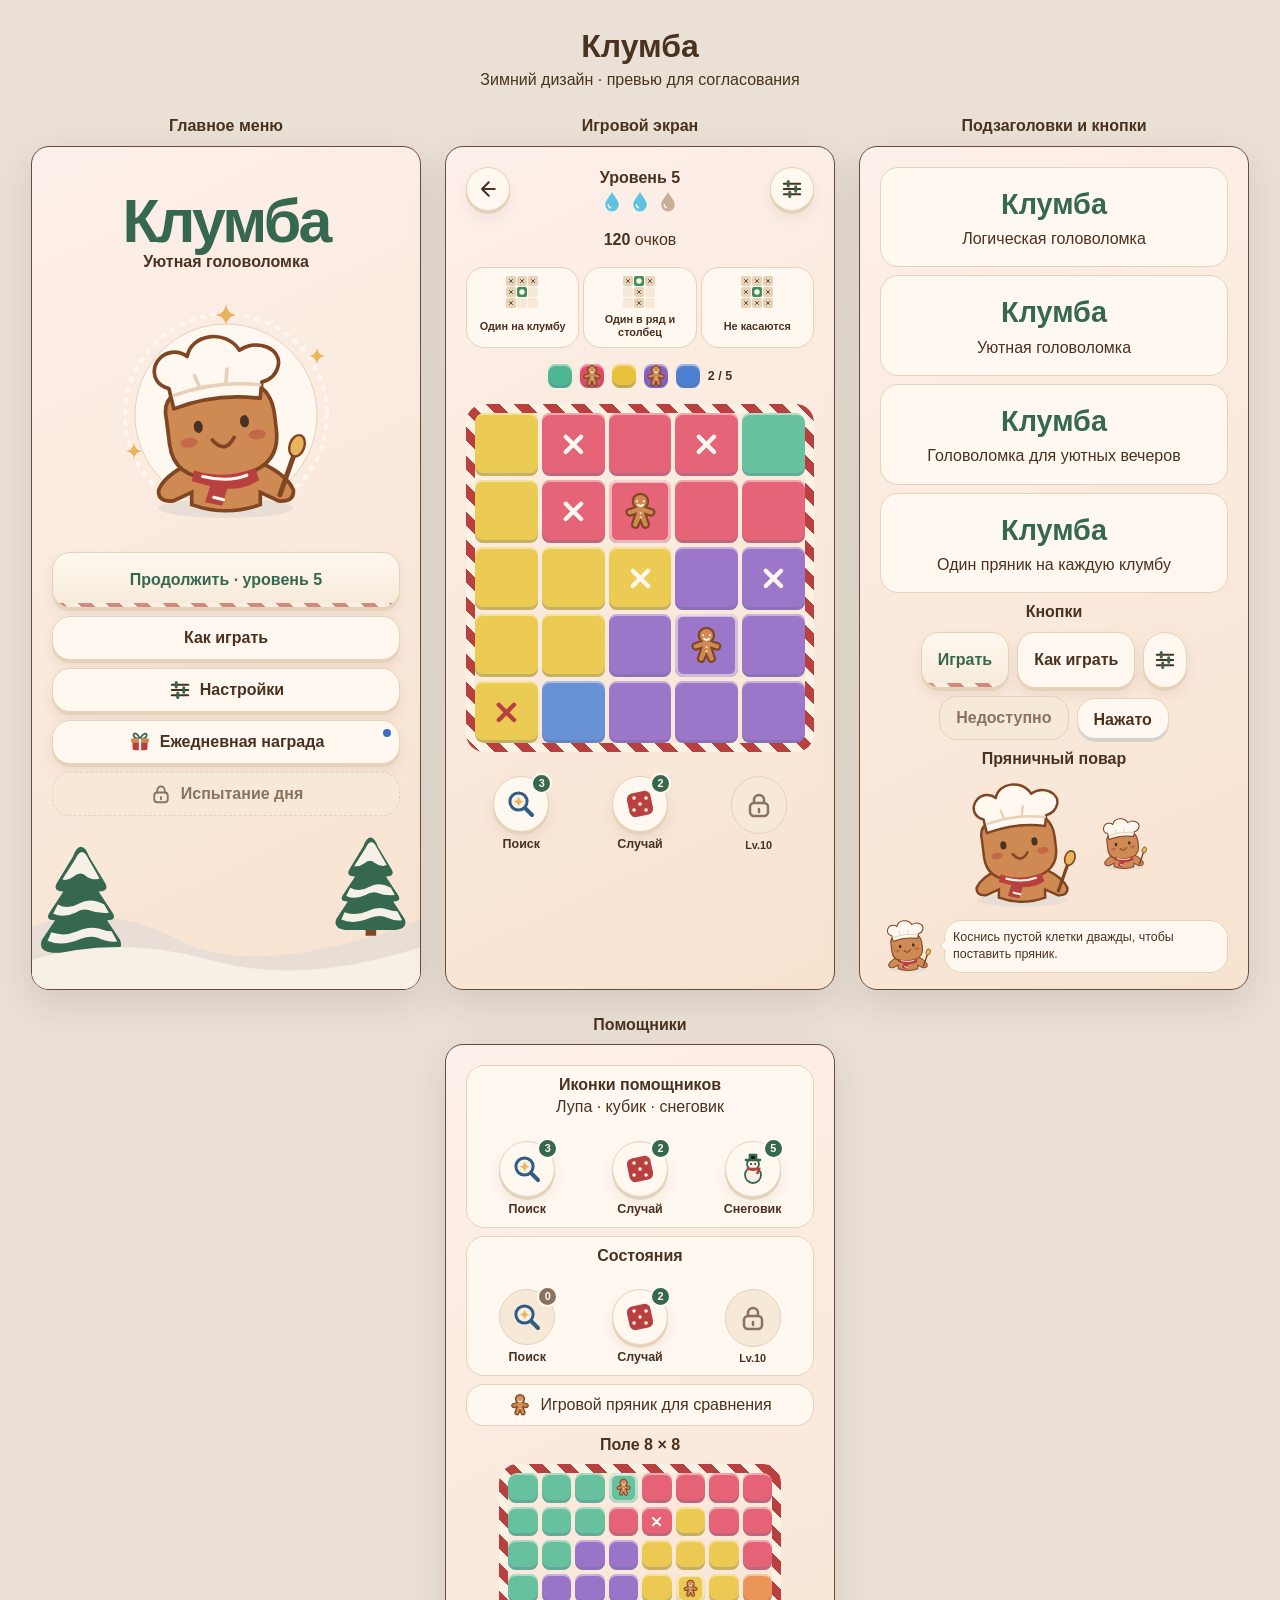
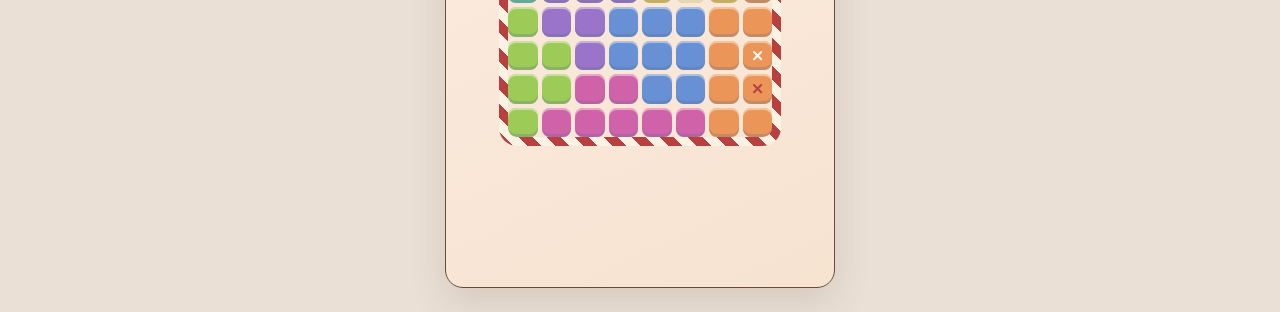
==== dev/design-preview.html @ 727f741a "Add design agent rules and design previews" ====
<!doctype html>
<html lang="ru">
<meta charset="utf-8">
<meta name="viewport" content="width=device-width, initial-scale=1">
<title>Клумба — зимнее превью</title>
<style>
/* Winter values copied from js/themes.js. Preview extensions follow below. */
:root {
  --bg-top:#fdf0ea; --bg-bottom:#f7e3d0; --ink:#4a3220; --ink-soft:#8a7260;
  --panel:#fff8f0; --panel-soft:#f6e9d8; --panel-border:#e6d2b8; --accent:#3e8f57;
  --region-0:#4fb892; --region-1:#e24b64; --region-2:#e8c23a; --region-3:#8a5fc2; --region-4:#4f7fd1; --region-5:#e8863f; --region-6:#8cc43f; --region-7:#c94a9e;
  --board-frame-bg:repeating-linear-gradient(45deg,#b8413f 0px 10px,#fbf2e4 10px 20px);
  --tile-highlight:inset 0 2px 0 rgba(255,250,240,.45);
  --tile-edge:inset 0 -3px 0 rgba(90,110,140,.28);
  --tile-sheen:inset 0 0 0 100px rgba(255,250,240,.14);
  --tile-lock-ring:inset 0 0 0 3px rgba(255,250,240,.55);
  --notification-dot-color:#3f6fc0; --drop-empty:#9c7f5e; --drop-color:#5fc2e0; --mark-wrong:#e0574f;
  --snow:#f7f0e7; --snow-shadow:#e9ded5; --cookie:#ce8a52; --crust:#804623;
  --berry:#b8413f; --pine:#35684f; --mint:#639781; --blue:#325c83; --gold:#e8b55d;
  --desk:#eae0d6; --rim:#674b3b; --shadow:0 3px 0 #e6d2b8,0 7px 14px #674b3b16;
  --frame-shadow:0 14px 36px #674b3b26; --frame-width:390px; --frame-height:844px;
  --rim-size:1px; --gap:8px; --space:16px; --pad:20px; --radius:18px; --round:999px;
  --touch:44px; --helper:56px; --icon:24px; --badge:21px; --tile-gap:4px; --board-pad:9px; --dense-width:282px;
  --title:clamp(2.6rem,12vw,3.8rem); --small:.78rem; --body:1rem; --label:.68rem;
  --large-chef:132px; --small-chef:56px; --hero-art:246px; --helper-icon:32px; --diagram:33px; --sample-title:1.8rem; --landscape-art:164px;
  --nav-gap:24px; --tray:113px; --tree-offset:0; --press:2px;
  --face-ui:'Comfortaa','Century Gothic','Segoe UI',sans-serif;
}
* {box-sizing:border-box}
body {margin:0;background:var(--desk);color:var(--ink);font:var(--body)/1.4 var(--face-ui)}
h1,h2,h3,p {margin:0}
header {text-align:center;padding:var(--nav-gap) var(--gap)}
.gallery > header {flex-basis:100%}
header p, figcaption {color:var(--ink)}
.gallery {display:flex;flex-wrap:wrap;justify-content:center;gap:var(--nav-gap);padding:0 var(--gap) var(--nav-gap)}
figure {margin:0;width:min(100%,var(--frame-width))}
figcaption {margin-block-end:var(--gap);font-weight:800;text-align:center}
.phone {width:100%;height:var(--frame-height);border:var(--rim-size) solid var(--rim);border-radius:var(--radius);overflow:auto;position:relative;isolation:isolate;background:linear-gradient(155deg,var(--bg-top),var(--bg-bottom));box-shadow:var(--frame-shadow)}
.menu,.game,.samples {padding:var(--pad);display:flex;flex-direction:column;gap:var(--space);text-align:center}
.menu {align-items:center;overflow:hidden}
.menu > :not(.landscape) {z-index:1}
.menu h2 {font-size:var(--title);letter-spacing:-.045em;line-height:1;color:var(--pine)}
.menu .subtitle {font-weight:700}
button {font-family:inherit}
.menu .heading {margin-block-start:var(--nav-gap)}
.artwork {display:block;width:min(100%,var(--hero-art));height:var(--hero-art)}
.landscape {position:absolute;inset:auto var(--tree-offset) 0;width:100%;height:var(--landscape-art);pointer-events:none}
.actions {width:100%;display:grid;gap:var(--gap)}
button {font:inherit;color:inherit;border:0;cursor:pointer}
button:disabled {cursor:default}
button:focus-visible {outline:var(--press) solid var(--blue);outline-offset:var(--press)}
.control {position:relative;display:inline-flex;align-items:center;justify-content:center;gap:var(--gap);min-height:var(--touch);border:var(--rim-size) solid var(--panel-border);border-radius:var(--radius);background:var(--panel);box-shadow:var(--shadow);padding-inline:var(--space);font-weight:800}
.primary {background:linear-gradient(var(--panel),var(--panel-soft));min-height:var(--helper);overflow:hidden;color:var(--pine)}
.primary::before {content:"";position:absolute;inset:auto 0 0;height:var(--tile-gap);background:var(--board-frame-bg);opacity:.58}
.pressed,.control:active:not(:disabled) {transform:translateY(var(--press));box-shadow:var(--tile-edge)}
.muted,.locked {background:var(--panel-soft);color:var(--ink-soft);box-shadow:none}
.locked {border-style:dashed}
.round {width:var(--touch);padding:0;border-radius:var(--round)}
.ico {display:block;width:var(--icon);height:var(--icon);flex:none}
.dot {position:absolute;inset:var(--gap) var(--gap) auto auto;width:var(--gap);aspect-ratio:1;border-radius:var(--round);background:var(--notification-dot-color)}
.card {background:var(--panel);border:var(--rim-size) solid var(--panel-border);border-radius:var(--radius);padding:var(--gap)}
.samples {gap:var(--gap)}
.samples h3 {font-size:var(--body)}
.control-grid {display:flex;flex-wrap:wrap;justify-content:center;gap:var(--gap)}
.chef-pair,.tutorial {display:flex;align-items:center;justify-content:center;gap:var(--gap)}
.chef-large {width:var(--large-chef);height:var(--large-chef);display:block}
.chef-small {width:var(--small-chef);height:var(--small-chef);flex:none}
.chef-pair figcaption {font-size:var(--small)}
.chef-pair > div {display:grid;justify-items:center}
.bubble {text-align:left;position:relative;font-size:var(--small)}
.bubble::before {content:"";position:absolute;inset:40% auto auto calc(-1 * var(--tile-gap));width:var(--gap);aspect-ratio:1;background:var(--panel);transform:rotate(45deg);border-left:var(--rim-size) solid var(--panel-border);border-bottom:var(--rim-size) solid var(--panel-border)}
.helpers {display:grid;grid-template-columns:repeat(3,minmax(0,1fr));gap:var(--gap);justify-items:center}
.helper-item {display:grid;justify-items:center;gap:var(--tile-gap);font-size:var(--small);font-weight:800}
.helper {width:var(--helper);min-height:var(--helper);padding:0;border-radius:var(--round)}
.helper .ico {width:var(--helper-icon);height:var(--helper-icon)}
.charge {position:absolute;inset:calc(-1 * var(--tile-gap)) calc(-1 * var(--tile-gap)) auto auto;min-width:var(--badge);height:var(--badge);display:grid;place-items:center;background:var(--pine);color:var(--panel);border:var(--press) solid var(--panel);border-radius:var(--round);font-size:var(--label)}
.muted .charge {background:var(--ink-soft)}
.lock-caption {font-weight:800;font-size:var(--label)}
.topbar {display:grid;grid-template-columns:1fr auto 1fr;align-items:start;gap:var(--gap)}
.topbar .round:last-child {justify-self:end}
.level {font-weight:900}
.lives {display:flex;justify-content:center;gap:var(--tile-gap);color:var(--drop-color)}
.lives .spent {color:var(--drop-empty);opacity:.55}
.rules {display:grid;grid-template-columns:repeat(3,minmax(0,1fr));gap:var(--tile-gap)}
.rule {font-size:var(--label);font-weight:800;line-height:1.2;display:grid;justify-items:center;gap:var(--tile-gap)}
.rule svg {width:var(--diagram);height:var(--diagram)}
.tracker {display:flex;justify-content:center;align-items:center;gap:var(--gap);font-weight:800;font-size:var(--small)}
.swatch {width:var(--icon);height:var(--icon);border-radius:var(--gap);background:var(--bed);box-shadow:var(--tile-highlight),var(--tile-edge)}
.r0 {--bed:var(--region-0)} .r1 {--bed:var(--region-1)} .r2 {--bed:var(--region-2)} .r3 {--bed:var(--region-3)} .r4 {--bed:var(--region-4)}
.board {position:relative;display:grid;grid-template-columns:repeat(var(--columns,5),minmax(0,1fr));gap:var(--tile-gap);padding:var(--board-pad);border-radius:var(--radius)}
.board::before {content:"";position:absolute;inset:0;padding:var(--board-pad);border-radius:inherit;background:var(--board-frame-bg);mask:linear-gradient(var(--panel) 0 0) content-box,linear-gradient(var(--panel) 0 0);mask-composite:exclude;pointer-events:none}
.board.dense {--columns:8;width:min(100%,var(--dense-width));margin-inline:auto}
.subtitle-choices {display:grid;gap:var(--gap)}
.menu-heading {display:grid;gap:var(--tile-gap);padding:var(--space)}
.menu-heading strong {color:var(--pine);font-size:var(--sample-title)}
.r5 {--bed:var(--region-5)} .r6 {--bed:var(--region-6)} .r7 {--bed:var(--region-7)}
.tile {aspect-ratio:1;display:grid;place-items:center;background:var(--bed);border-radius:var(--gap);box-shadow:var(--tile-highlight),var(--tile-edge),var(--tile-sheen);color:var(--panel)}
.tile.fixed {box-shadow:var(--tile-lock-ring),var(--tile-highlight),var(--tile-edge),var(--tile-sheen)}
.tile.wrong {color:var(--berry)}
.tile svg {width:65%;height:65%}
.game .helpers {margin-block-start:var(--gap)}
.game .tutorial {margin-block-start:auto}
.symbols {position:absolute;width:0;height:0;overflow:hidden}
@media (prefers-reduced-motion:reduce) {.control:active:not(:disabled){transform:none}}
</style>
<svg class="symbols" xmlns="http://www.w3.org/2000/svg" aria-hidden="true">
  <symbol id="cross" viewBox="0 0 32 32"><path d="m10 10 12 12m0-12L10 22" fill="none" stroke="currentColor" stroke-width="3.4" stroke-linecap="round"/></symbol>
  <symbol id="lock" viewBox="0 0 32 32"><path d="M11 14v-3a5 5 0 0 1 10 0v3m-5 6v3" fill="none" stroke="currentColor" stroke-width="2.5" stroke-linecap="round"/><rect x="7" y="14" width="18" height="13" rx="4" fill="none" stroke="currentColor" stroke-width="2.5"/></symbol>
  <symbol id="gift" viewBox="0 0 32 32"><path d="M16 12C5 12 6 2 11 5c2 1 4 4 5 7 2-4 3-6 6-7 5-1 4 7-6 7" fill="none" stroke="var(--pine)" stroke-width="2.4"/><rect x="6" y="14" width="20" height="13" rx="3" fill="var(--berry)"/><rect x="4" y="11" width="24" height="6" rx="2" fill="var(--cookie)"/><path d="M16 12v15" stroke="var(--panel)" stroke-width="3"/></symbol>
  <symbol id="settings" viewBox="0 0 32 32"><g fill="none" stroke="currentColor" stroke-width="2.6" stroke-linecap="round"><path d="M5 9h22M5 16h22M5 23h22"/><path d="M11 6v6m10 1v6m-8 1v6" stroke="var(--pine)" stroke-width="4"/></g></symbol>
  <symbol id="back" viewBox="0 0 32 32"><path d="m17 7-9 9 9 9m-7-9h15" fill="none" stroke="currentColor" stroke-width="2.7" stroke-linecap="round" stroke-linejoin="round"/></symbol>
  <symbol id="drop" viewBox="0 0 32 32"><path d="M16 4C13 10 7 15 7 21a9 9 0 0 0 18 0c0-6-6-11-9-17Z" fill="currentColor"/><path d="M11 21q0 3 3 4" fill="none" stroke="var(--panel)" stroke-width="2" stroke-linecap="round"/></symbol>
  <symbol id="piece" viewBox="0 0 48 48">
    <path d="M18 19a9 9 0 1 1 12 0l9 3a4 4 0 0 1-3 7l-6-2 4 12a4 4 0 0 1-7 3l-3-7-3 7a4 4 0 0 1-7-3l4-12-6 2a4 4 0 0 1-3-7Z" fill="var(--cookie)" stroke="var(--crust)" stroke-width="2.6"/>
    <path d="M20 12h.1m8 0h.1m-7 4q3 3 6 0m-3 10h.1m0 5h.1" fill="none" stroke="var(--panel)" stroke-width="2.3" stroke-linecap="round"/>
  </symbol>
  <symbol id="finder-a" viewBox="0 0 32 32"><circle cx="13.5" cy="13.5" r="8.6" fill="var(--snow)" stroke="var(--blue)" stroke-width="3"/><path d="m20 20 7 7" stroke="var(--blue)" stroke-width="4" stroke-linecap="round"/><path d="M14 8q0 5 5 6-5 0-5 5-1-5-6-5 5-1 6-6" fill="var(--gold)"/></symbol>
  <symbol id="random-a" viewBox="0 0 32 32"><rect x="4" y="4" width="24" height="24" rx="6" transform="rotate(-12 16 16)" fill="var(--berry)"/><path d="M10 10h.1M22 10h.1M16 16h.1M10 22h.1M22 22h.1" stroke="var(--panel)" stroke-width="3.4" stroke-linecap="round"/></symbol>
  <symbol id="snowman-a" viewBox="0 0 32 32"><g stroke="var(--pine)" stroke-width="1.8"><circle cx="16" cy="22" r="8" fill="var(--snow)"/><circle cx="16" cy="11" r="6" fill="var(--snow)"/></g><path d="M9 7h14M13 6V2h6v4" stroke="var(--pine)" stroke-width="2.6" stroke-linecap="round"/><path d="M10 16h12l-2 5" fill="none" stroke="var(--berry)" stroke-width="2.5"/><path d="M14 11h.1m4 0h.1" stroke="var(--ink)" stroke-width="2" stroke-linecap="round"/></symbol>
  <symbol id="chef-face" viewBox="0 0 160 160">
    <path d="M36 69Q33 43 79 42q45 0 45 34v13q0 34-44 34-44 0-44-33Z" fill="var(--cookie)" stroke="var(--crust)" stroke-width="3"/>
    <path d="M43 62l-2-17c-18-7-10-29 6-29 5 0 9 2 12 5 5-18 34-19 43 0 16-8 34 3 30 16-2 6-7 11-15 12l-3 13q-36-9-71 0Z" fill="var(--panel)" stroke="var(--crust)" stroke-width="3" stroke-linejoin="round"/>
    <path d="M45 51q36-8 70 0m-49-4-3-10m25 8 2-10" fill="none" stroke="var(--panel-border)" stroke-width="3" stroke-linecap="round"/>
    <ellipse cx="61" cy="79" rx="3.7" ry="5" fill="var(--ink)"/><ellipse cx="99" cy="79" rx="3.7" ry="5" fill="var(--ink)"/>
    <path d="M71 91q9 13 18 0" fill="none" stroke="var(--crust)" stroke-width="3" stroke-linecap="round"/>
    <ellipse cx="52" cy="91" rx="7" ry="4" fill="var(--berry)" opacity=".46"/><ellipse cx="108" cy="91" rx="7" ry="4" fill="var(--berry)" opacity=".46"/>
  </symbol>
  <symbol id="chef-b" viewBox="0 0 160 160">
    <ellipse cx="80" cy="148" rx="55" ry="8" fill="var(--snow-shadow)"/>
    <path d="M51 111q-21 10-26 22-1 10 12 9l15-7v10q28 10 56 0v-10l15 7q13 1 12-9-5-12-26-22" fill="var(--cookie)" stroke="var(--crust)" stroke-width="3"/>
    <use href="#chef-face" width="160" height="160" transform="rotate(-7 80 110)"/>
    <path d="M54 117q23 8 50-2l3 10q-12 8-26 7l-4 14-14-3 4-13-15-4Z" fill="var(--berry)"/>
    <path d="M61 122q21 5 36-1m-27 18 8 2" fill="none" stroke="var(--panel)" stroke-width="2.6" stroke-linecap="round"/>
    <path d="m124 137 12-34" stroke="var(--crust)" stroke-width="4" stroke-linecap="round"/><ellipse cx="138" cy="97" rx="6" ry="9" transform="rotate(19 138 97)" fill="var(--gold)" stroke="var(--crust)" stroke-width="2"/>
  </symbol>
  <symbol id="fir" viewBox="0 0 90 126">
    <path d="M39 104h13v19H39Z" fill="var(--crust)"/>
    <path d="M45 2q5 0 9 11l17 28q5 9-7 9l15 23q5 8-6 8l14 21q5 12-11 14H14q-16-2-11-14l14-21Q6 81 11 73l15-23q-12 0-7-9l17-28q4-11 9-11Z" fill="var(--pine)"/>
    <path d="M39 15q7-15 14 0l12 21q-7 3-15-3-6-5-13 1-7 5-12 3Zm-19 49q11 6 23-1t27 1l5 9q-12 1-22-3-7-2-14 3-13 6-24 1Zm-7 30q14 5 28-1 12-6 23-3 8 3 14 3l6 11q-10 1-21-4-8-3-18 1-21 9-36 2Z" fill="var(--snow)"/>
  </symbol>
</svg>
<header><h1>Клумба</h1><p>Зимний дизайн · превью для согласования</p></header>
<main class="gallery">
  <figure><figcaption>Главное меню</figcaption>
    <section class="phone menu" aria-label="Главное меню">
      <div class="heading"><h2>Клумба</h2><p class="subtitle">Уютная головоломка</p></div>
      <svg class="artwork" viewBox="0 0 246 246" aria-label="Пряничный повар" role="img">
        <circle cx="123" cy="125" r="91" fill="var(--panel)" stroke="var(--panel-border)"/>
        <circle cx="123" cy="125" r="101" fill="none" stroke="var(--panel)" stroke-width="4" stroke-dasharray="2 9" stroke-linecap="round"/>
        <path d="M123 14q1 10 11 11-10 1-11 11-1-10-11-11 10-1 11-11Zm91 44q1 7 8 8-7 1-8 8-1-7-8-8 7-1 8-8ZM31 153q1 7 8 8-7 1-8 8-1-7-8-8 7-1 8-8Z" fill="var(--gold)"/>
        <use href="#chef-b" x="25" y="37" width="196" height="196"/>
      </svg>
      <div class="actions">
        <button class="control primary">Продолжить · уровень 5</button>
        <button class="control">Как играть</button>
        <button class="control"><svg class="ico" aria-hidden="true"><use href="#settings"/></svg>Настройки</button>
        <button class="control"><svg class="ico" aria-hidden="true"><use href="#gift"/></svg>Ежедневная награда<span class="dot" aria-label="Доступна"></span></button>
        <button class="control locked" disabled><svg class="ico" aria-hidden="true"><use href="#lock"/></svg>Испытание дня</button>
      </div>
      <svg class="landscape" viewBox="0 0 390 164" preserveAspectRatio="xMidYMax slice" aria-hidden="true">
        <path d="M0 102Q70 74 148 115t242-20v69H0Z" fill="var(--snow-shadow)"/>
        <use href="#fir" x="8" y="20" width="84" height="117"/>
        <use href="#fir" x="303" y="5" width="73" height="114"/>
        <path d="M0 135q86-26 179 0t211-13v42H0Z" fill="var(--snow)"/>
      </svg>
    </section>
  </figure>
  <figure><figcaption>Игровой экран</figcaption>
    <section class="phone game" aria-label="Игровой экран">
      <div class="topbar">
        <button class="control round" aria-label="Назад"><svg class="ico" aria-hidden="true"><use href="#back"/></svg></button>
        <div><div class="level">Уровень 5</div><div class="lives" aria-label="2 из 3 жизней"><svg class="ico" aria-hidden="true"><use href="#drop"/></svg><svg class="ico" aria-hidden="true"><use href="#drop"/></svg><svg class="ico spent" aria-hidden="true"><use href="#drop"/></svg></div></div>
        <button class="control round" aria-label="Настройки"><svg class="ico" aria-hidden="true"><use href="#settings"/></svg></button>
      </div>
      <p><strong>120</strong> очков</p>
      <div class="rules">
        <div class="card rule"><svg viewBox="0 0 33 33" aria-hidden="true"><rect x="0" y="0" width="10" height="10" rx="2" fill="var(--panel-border)"/><use href="#cross" x="1" y="1" width="8" height="8"/><rect x="11" y="0" width="10" height="10" rx="2" fill="var(--panel-border)"/><use href="#cross" x="12" y="1" width="8" height="8"/><rect x="22" y="0" width="10" height="10" rx="2" fill="var(--panel-border)"/><use href="#cross" x="23" y="1" width="8" height="8"/><rect x="0" y="11" width="10" height="10" rx="2" fill="var(--panel-border)"/><use href="#cross" x="1" y="12" width="8" height="8"/><rect x="11" y="11" width="10" height="10" rx="2" fill="var(--accent)"/><circle cx="16" cy="16" r="2.7" fill="var(--panel)"/><rect x="22" y="11" width="10" height="10" rx="2" fill="var(--panel-soft)"/><rect x="0" y="22" width="10" height="10" rx="2" fill="var(--panel-border)"/><use href="#cross" x="1" y="23" width="8" height="8"/><rect x="11" y="22" width="10" height="10" rx="2" fill="var(--panel-soft)"/><rect x="22" y="22" width="10" height="10" rx="2" fill="var(--panel-soft)"/></svg>Один на клумбу</div>
        <div class="card rule"><svg viewBox="0 0 33 33" aria-hidden="true"><rect x="0" y="0" width="10" height="10" rx="2" fill="var(--panel-border)"/><use href="#cross" x="1" y="1" width="8" height="8"/><rect x="11" y="0" width="10" height="10" rx="2" fill="var(--accent)"/><circle cx="16" cy="5" r="2.7" fill="var(--panel)"/><rect x="22" y="0" width="10" height="10" rx="2" fill="var(--panel-border)"/><use href="#cross" x="23" y="1" width="8" height="8"/><rect x="0" y="11" width="10" height="10" rx="2" fill="var(--panel-soft)"/><rect x="11" y="11" width="10" height="10" rx="2" fill="var(--panel-border)"/><use href="#cross" x="12" y="12" width="8" height="8"/><rect x="22" y="11" width="10" height="10" rx="2" fill="var(--panel-soft)"/><rect x="0" y="22" width="10" height="10" rx="2" fill="var(--panel-soft)"/><rect x="11" y="22" width="10" height="10" rx="2" fill="var(--panel-border)"/><use href="#cross" x="12" y="23" width="8" height="8"/><rect x="22" y="22" width="10" height="10" rx="2" fill="var(--panel-soft)"/></svg>Один в ряд и столбец</div>
        <div class="card rule"><svg viewBox="0 0 33 33" aria-hidden="true"><rect x="0" y="0" width="10" height="10" rx="2" fill="var(--panel-border)"/><use href="#cross" x="1" y="1" width="8" height="8"/><rect x="11" y="0" width="10" height="10" rx="2" fill="var(--panel-border)"/><use href="#cross" x="12" y="1" width="8" height="8"/><rect x="22" y="0" width="10" height="10" rx="2" fill="var(--panel-border)"/><use href="#cross" x="23" y="1" width="8" height="8"/><rect x="0" y="11" width="10" height="10" rx="2" fill="var(--panel-border)"/><use href="#cross" x="1" y="12" width="8" height="8"/><rect x="11" y="11" width="10" height="10" rx="2" fill="var(--accent)"/><circle cx="16" cy="16" r="2.7" fill="var(--panel)"/><rect x="22" y="11" width="10" height="10" rx="2" fill="var(--panel-border)"/><use href="#cross" x="23" y="12" width="8" height="8"/><rect x="0" y="22" width="10" height="10" rx="2" fill="var(--panel-border)"/><use href="#cross" x="1" y="23" width="8" height="8"/><rect x="11" y="22" width="10" height="10" rx="2" fill="var(--panel-border)"/><use href="#cross" x="12" y="23" width="8" height="8"/><rect x="22" y="22" width="10" height="10" rx="2" fill="var(--panel-border)"/><use href="#cross" x="23" y="23" width="8" height="8"/></svg>Не касаются</div>
      </div>
      <div class="tracker" aria-label="Заполнено 2 из 5 клумб"><span class="swatch r0"></span><span class="swatch r1"><svg class="ico" aria-hidden="true"><use href="#piece"/></svg></span><span class="swatch r2"></span><span class="swatch r3"><svg class="ico" aria-hidden="true"><use href="#piece"/></svg></span><span class="swatch r4"></span>2 / 5</div>
      <div class="board" role="img" aria-label="Пример поля 5 на 5 с двумя пряниками, обычными и ошибочными крестиками">
        <span class="tile r2"></span><span class="tile r1"><svg class="ico" aria-hidden="true"><use href="#cross"/></svg></span><span class="tile r1"></span><span class="tile r1"><svg class="ico" aria-hidden="true"><use href="#cross"/></svg></span><span class="tile r0"></span>
        <span class="tile r2"></span><span class="tile r1"><svg class="ico" aria-hidden="true"><use href="#cross"/></svg></span><span class="tile r1 fixed"><svg class="ico" aria-hidden="true"><use href="#piece"/></svg></span><span class="tile r1"></span><span class="tile r1"></span>
        <span class="tile r2"></span><span class="tile r2"></span><span class="tile r2"><svg class="ico" aria-hidden="true"><use href="#cross"/></svg></span><span class="tile r3"></span><span class="tile r3"><svg class="ico" aria-hidden="true"><use href="#cross"/></svg></span>
        <span class="tile r2"></span><span class="tile r2"></span><span class="tile r3"></span><span class="tile r3 fixed"><svg class="ico" aria-hidden="true"><use href="#piece"/></svg></span><span class="tile r3"></span>
        <span class="tile r2 wrong"><svg class="ico" aria-hidden="true"><use href="#cross"/></svg></span><span class="tile r4"></span><span class="tile r3"></span><span class="tile r3"></span><span class="tile r3"></span>
      </div>
      <div class="helpers">
          <div class="helper-item"><button class="control helper" aria-label="Поиск, зарядов: 3"><svg class="ico" aria-hidden="true"><use href="#finder-a"/></svg><span class="charge">3</span></button>Поиск</div>
          <div class="helper-item"><button class="control helper" aria-label="Случай, зарядов: 2"><svg class="ico" aria-hidden="true"><use href="#random-a"/></svg><span class="charge">2</span></button>Случай</div>
          <div class="helper-item"><button class="control helper muted" aria-label="Снеговик, с уровня 10" disabled><svg class="ico" aria-hidden="true"><use href="#lock"/></svg></button><span class="lock-caption">Lv.10</span></div>
        </div>
    </section>
  </figure>
  <figure><figcaption>Подзаголовки и кнопки</figcaption>
    <section class="phone samples" aria-label="Компоненты">
      <div class="subtitle-choices">
        <div class="card menu-heading"><strong>Клумба</strong><p>Логическая головоломка</p></div>
        <div class="card menu-heading"><strong>Клумба</strong><p>Уютная головоломка</p></div>
        <div class="card menu-heading"><strong>Клумба</strong><p>Головоломка для уютных вечеров</p></div>
        <div class="card menu-heading"><strong>Клумба</strong><p>Один пряник на каждую клумбу</p></div>
      </div>
      <h3>Кнопки</h3>
      <div class="control-grid">
        <button class="control primary">Играть</button><button class="control">Как играть</button>
        <button class="control round" aria-label="Настройки"><svg class="ico" aria-hidden="true"><use href="#settings"/></svg></button>
        <button class="control muted" disabled>Недоступно</button><button class="control pressed">Нажато</button>
      </div>
      <h3>Пряничный повар</h3>
      <div class="chef-pair"><svg class="chef-large" aria-hidden="true"><use href="#chef-b"/></svg><svg class="chef-small" aria-hidden="true"><use href="#chef-b"/></svg></div>
      <div class="tutorial"><svg class="chef-small" aria-hidden="true"><use href="#chef-b"/></svg><p class="bubble card">Коснись пустой клетки дважды, чтобы поставить пряник.</p></div>
    </section>
  </figure>
  <figure><figcaption>Помощники</figcaption>
    <section class="phone samples" aria-label="Варианты иконок помощников">
      <div class="card"><h3>Иконки помощников</h3><p>Лупа · кубик · снеговик</p><br><div class="helpers">
          <div class="helper-item"><button class="control helper" aria-label="Поиск, зарядов: 3"><svg class="ico" aria-hidden="true"><use href="#finder-a"/></svg><span class="charge">3</span></button>Поиск</div>
          <div class="helper-item"><button class="control helper" aria-label="Случай, зарядов: 2"><svg class="ico" aria-hidden="true"><use href="#random-a"/></svg><span class="charge">2</span></button>Случай</div>
          <div class="helper-item"><button class="control helper" aria-label="Снеговик, зарядов: 5"><svg class="ico" aria-hidden="true"><use href="#snowman-a"/></svg><span class="charge">5</span></button>Снеговик</div>
        </div></div>
      <div class="card"><h3>Состояния</h3><br><div class="helpers">
          <div class="helper-item"><button class="control helper muted" aria-label="Поиск, зарядов: 0" disabled><svg class="ico" aria-hidden="true"><use href="#finder-a"/></svg><span class="charge">0</span></button>Поиск</div>
          <div class="helper-item"><button class="control helper" aria-label="Случай, зарядов: 2"><svg class="ico" aria-hidden="true"><use href="#random-a"/></svg><span class="charge">2</span></button>Случай</div>
          <div class="helper-item"><button class="control helper muted" aria-label="Снеговик, с уровня 10" disabled><svg class="ico" aria-hidden="true"><use href="#lock"/></svg></button><span class="lock-caption">Lv.10</span></div>
        </div></div>
      <div class="card tutorial"><svg class="ico" aria-hidden="true"><use href="#piece"/></svg><p>Игровой пряник для сравнения</p></div>
      <h3>Поле 8 × 8</h3>
      <div class="board dense" role="img" aria-label="Поле 8 на 8">
        <span class="tile r0"></span><span class="tile r0"></span><span class="tile r0"></span><span class="tile r0 fixed"><svg class="ico" aria-hidden="true"><use href="#piece"/></svg></span><span class="tile r1"></span><span class="tile r1"></span><span class="tile r1"></span><span class="tile r1"></span>
        <span class="tile r0"></span><span class="tile r0"></span><span class="tile r0"></span><span class="tile r1"></span><span class="tile r1"><svg class="ico" aria-hidden="true"><use href="#cross"/></svg></span><span class="tile r2"></span><span class="tile r1"></span><span class="tile r1"></span>
        <span class="tile r0"></span><span class="tile r0"></span><span class="tile r3"></span><span class="tile r3"></span><span class="tile r2"></span><span class="tile r2"></span><span class="tile r2"></span><span class="tile r1"></span>
        <span class="tile r0"></span><span class="tile r3"></span><span class="tile r3"></span><span class="tile r3"></span><span class="tile r2"></span><span class="tile r2 fixed"><svg class="ico" aria-hidden="true"><use href="#piece"/></svg></span><span class="tile r2"></span><span class="tile r5"></span>
        <span class="tile r6"></span><span class="tile r3"></span><span class="tile r3"></span><span class="tile r4"></span><span class="tile r4"></span><span class="tile r4"></span><span class="tile r5"></span><span class="tile r5"></span>
        <span class="tile r6"></span><span class="tile r6"></span><span class="tile r3"></span><span class="tile r4"></span><span class="tile r4"></span><span class="tile r4"></span><span class="tile r5"></span><span class="tile r5"><svg class="ico" aria-hidden="true"><use href="#cross"/></svg></span>
        <span class="tile r6"></span><span class="tile r6"></span><span class="tile r7"></span><span class="tile r7"></span><span class="tile r4"></span><span class="tile r4"></span><span class="tile r5"></span><span class="tile r5 wrong"><svg class="ico" aria-hidden="true"><use href="#cross"/></svg></span>
        <span class="tile r6"></span><span class="tile r7"></span><span class="tile r7"></span><span class="tile r7"></span><span class="tile r7"></span><span class="tile r7"></span><span class="tile r5"></span><span class="tile r5"></span>
      </div>
    </section>
  </figure>
</main>
</html>
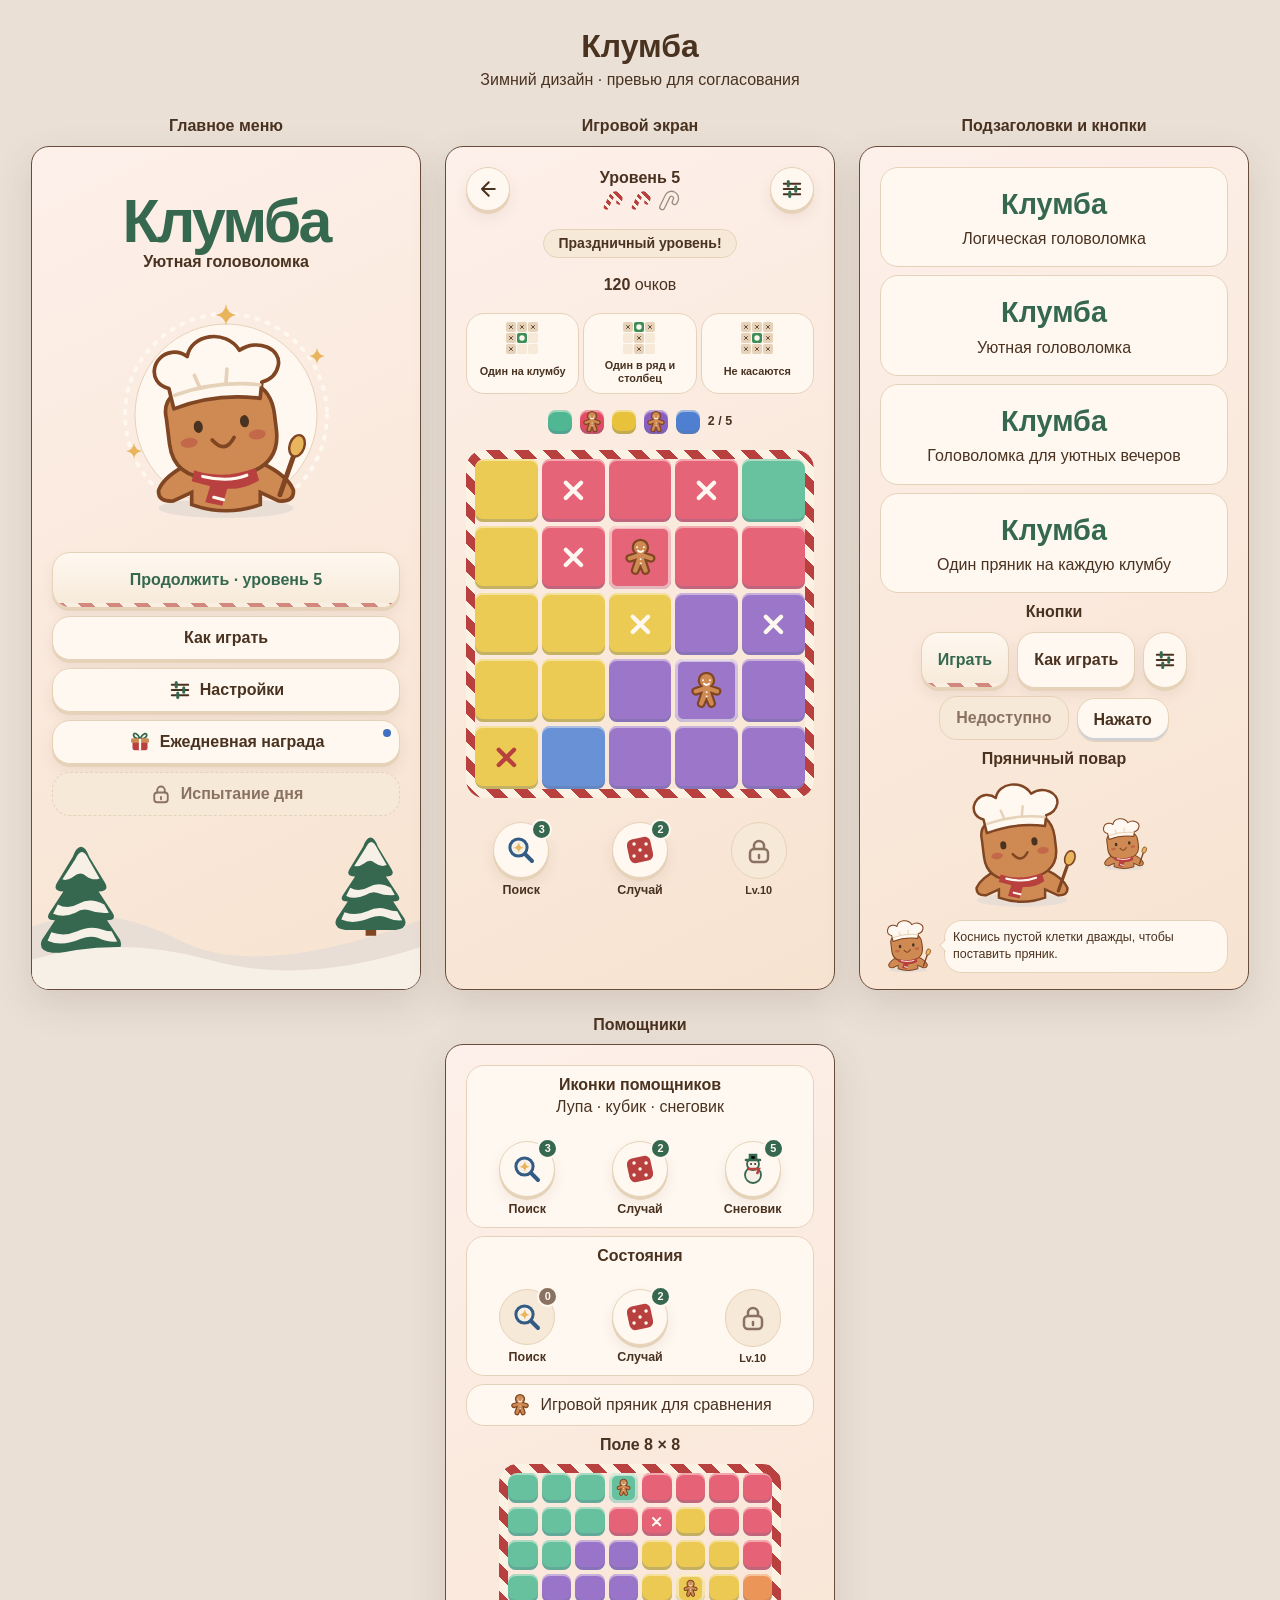
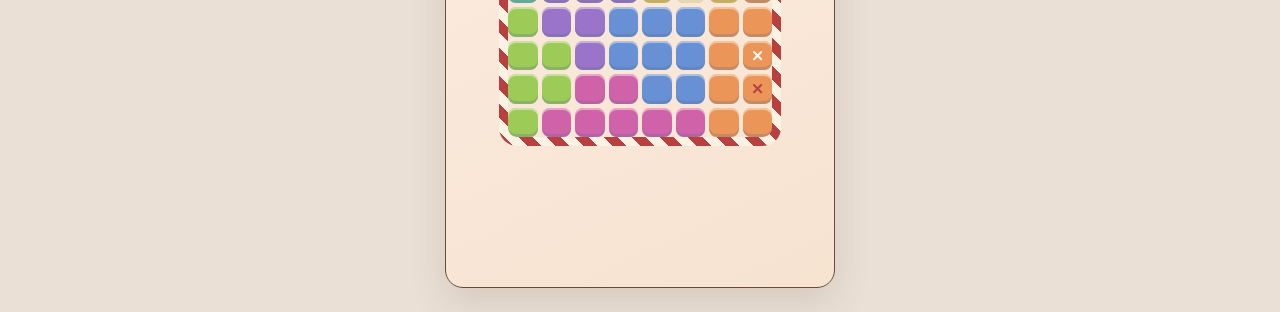
==== commit 0abc0117: "Candy cane lives, centered milestone banner, preview update" ====
--- a/dev/design-preview.html
+++ b/dev/design-preview.html
@@ -1,20 +1,21 @@
 <!doctype html>
-<html lang="ru">
+<html lang="ru" data-theme="winter">
 <meta charset="utf-8">
 <meta name="viewport" content="width=device-width, initial-scale=1">
 <title>Клумба — зимнее превью</title>
+<link rel="stylesheet" href="../css/winter-ornaments.css">
 <style>
 /* Winter values copied from js/themes.js. Preview extensions follow below. */
 :root {
   --bg-top:#fdf0ea; --bg-bottom:#f7e3d0; --ink:#4a3220; --ink-soft:#8a7260;
   --panel:#fff8f0; --panel-soft:#f6e9d8; --panel-border:#e6d2b8; --accent:#3e8f57;
   --region-0:#4fb892; --region-1:#e24b64; --region-2:#e8c23a; --region-3:#8a5fc2; --region-4:#4f7fd1; --region-5:#e8863f; --region-6:#8cc43f; --region-7:#c94a9e;
-  --board-frame-bg:repeating-linear-gradient(45deg,#b8413f 0px 10px,#fbf2e4 10px 20px);
+  --board-frame-bg:repeating-linear-gradient(45deg,var(--winter-candy-red) 0px 10px,var(--winter-candy-cream) 10px 20px);
   --tile-highlight:inset 0 2px 0 rgba(255,250,240,.45);
   --tile-edge:inset 0 -3px 0 rgba(90,110,140,.28);
   --tile-sheen:inset 0 0 0 100px rgba(255,250,240,.14);
   --tile-lock-ring:inset 0 0 0 3px rgba(255,250,240,.55);
-  --notification-dot-color:#3f6fc0; --drop-empty:#9c7f5e; --drop-color:#5fc2e0; --mark-wrong:#e0574f;
+  --notification-dot-color:#3f6fc0; --mark-wrong:#e0574f;
   --snow:#f7f0e7; --snow-shadow:#e9ded5; --cookie:#ce8a52; --crust:#804623;
   --berry:#b8413f; --pine:#35684f; --mint:#639781; --blue:#325c83; --gold:#e8b55d;
   --desk:#eae0d6; --rim:#674b3b; --shadow:0 3px 0 #e6d2b8,0 7px 14px #674b3b16;
@@ -79,8 +80,7 @@
 .topbar {display:grid;grid-template-columns:1fr auto 1fr;align-items:start;gap:var(--gap)}
 .topbar .round:last-child {justify-self:end}
 .level {font-weight:900}
-.lives {display:flex;justify-content:center;gap:var(--tile-gap);color:var(--drop-color)}
-.lives .spent {color:var(--drop-empty);opacity:.55}
+.lives {display:flex;justify-content:center;gap:var(--tile-gap);}
 .rules {display:grid;grid-template-columns:repeat(3,minmax(0,1fr));gap:var(--tile-gap)}
 .rule {font-size:var(--label);font-weight:800;line-height:1.2;display:grid;justify-items:center;gap:var(--tile-gap)}
 .rule svg {width:var(--diagram);height:var(--diagram)}
@@ -109,7 +109,6 @@
   <symbol id="gift" viewBox="0 0 32 32"><path d="M16 12C5 12 6 2 11 5c2 1 4 4 5 7 2-4 3-6 6-7 5-1 4 7-6 7" fill="none" stroke="var(--pine)" stroke-width="2.4"/><rect x="6" y="14" width="20" height="13" rx="3" fill="var(--berry)"/><rect x="4" y="11" width="24" height="6" rx="2" fill="var(--cookie)"/><path d="M16 12v15" stroke="var(--panel)" stroke-width="3"/></symbol>
   <symbol id="settings" viewBox="0 0 32 32"><g fill="none" stroke="currentColor" stroke-width="2.6" stroke-linecap="round"><path d="M5 9h22M5 16h22M5 23h22"/><path d="M11 6v6m10 1v6m-8 1v6" stroke="var(--pine)" stroke-width="4"/></g></symbol>
   <symbol id="back" viewBox="0 0 32 32"><path d="m17 7-9 9 9 9m-7-9h15" fill="none" stroke="currentColor" stroke-width="2.7" stroke-linecap="round" stroke-linejoin="round"/></symbol>
-  <symbol id="drop" viewBox="0 0 32 32"><path d="M16 4C13 10 7 15 7 21a9 9 0 0 0 18 0c0-6-6-11-9-17Z" fill="currentColor"/><path d="M11 21q0 3 3 4" fill="none" stroke="var(--panel)" stroke-width="2" stroke-linecap="round"/></symbol>
   <symbol id="piece" viewBox="0 0 48 48">
     <path d="M18 19a9 9 0 1 1 12 0l9 3a4 4 0 0 1-3 7l-6-2 4 12a4 4 0 0 1-7 3l-3-7-3 7a4 4 0 0 1-7-3l4-12-6 2a4 4 0 0 1-3-7Z" fill="var(--cookie)" stroke="var(--crust)" stroke-width="2.6"/>
     <path d="M20 12h.1m8 0h.1m-7 4q3 3 6 0m-3 10h.1m0 5h.1" fill="none" stroke="var(--panel)" stroke-width="2.3" stroke-linecap="round"/>
@@ -169,9 +168,10 @@
     <section class="phone game" aria-label="Игровой экран">
       <div class="topbar">
         <button class="control round" aria-label="Назад"><svg class="ico" aria-hidden="true"><use href="#back"/></svg></button>
-        <div><div class="level">Уровень 5</div><div class="lives" aria-label="2 из 3 жизней"><svg class="ico" aria-hidden="true"><use href="#drop"/></svg><svg class="ico" aria-hidden="true"><use href="#drop"/></svg><svg class="ico spent" aria-hidden="true"><use href="#drop"/></svg></div></div>
+        <div><div class="level">Уровень 5</div><div class="lives" aria-label="2 из 3 жизней"><svg class="ico drop-filled" viewBox="0 0 24 24" aria-hidden="true"></svg><svg class="ico drop-filled" viewBox="0 0 24 24" aria-hidden="true"></svg><svg class="ico drop-empty" viewBox="0 0 24 24" aria-hidden="true"></svg></div></div>
         <button class="control round" aria-label="Настройки"><svg class="ico" aria-hidden="true"><use href="#settings"/></svg></button>
       </div>
+      <div class="milestone-banner"><span class="milestone-banner-title">Праздничный уровень!</span></div>
       <p><strong>120</strong> очков</p>
       <div class="rules">
         <div class="card rule"><svg viewBox="0 0 33 33" aria-hidden="true"><rect x="0" y="0" width="10" height="10" rx="2" fill="var(--panel-border)"/><use href="#cross" x="1" y="1" width="8" height="8"/><rect x="11" y="0" width="10" height="10" rx="2" fill="var(--panel-border)"/><use href="#cross" x="12" y="1" width="8" height="8"/><rect x="22" y="0" width="10" height="10" rx="2" fill="var(--panel-border)"/><use href="#cross" x="23" y="1" width="8" height="8"/><rect x="0" y="11" width="10" height="10" rx="2" fill="var(--panel-border)"/><use href="#cross" x="1" y="12" width="8" height="8"/><rect x="11" y="11" width="10" height="10" rx="2" fill="var(--accent)"/><circle cx="16" cy="16" r="2.7" fill="var(--panel)"/><rect x="22" y="11" width="10" height="10" rx="2" fill="var(--panel-soft)"/><rect x="0" y="22" width="10" height="10" rx="2" fill="var(--panel-border)"/><use href="#cross" x="1" y="23" width="8" height="8"/><rect x="11" y="22" width="10" height="10" rx="2" fill="var(--panel-soft)"/><rect x="22" y="22" width="10" height="10" rx="2" fill="var(--panel-soft)"/></svg>Один на клумбу</div>
--- a/css/winter-ornaments.css
+++ b/css/winter-ornaments.css
@@ -0,0 +1,76 @@
+:root {
+  --winter-candy-red: #b8413f;
+  --winter-candy-cream: #fbf2e4;
+  --winter-candy-spent: #9b8d7f;
+  --winter-candy-stripe: 3px;
+  --winter-candy-shape: url("data:image/svg+xml,%3Csvg xmlns='http://www.w3.org/2000/svg' viewBox='0 0 24 24'%3E%3Cpath fill='%23fbf2e4' transform='rotate(26 12 12)' d='M7 20V8a7 7 0 0 1 14 0v2a2.5 2.5 0 0 1-5 0V8a2 2 0 0 0-4 0v12a2.5 2.5 0 0 1-5 0Z'/%3E%3C/svg%3E");
+  --winter-candy-outline: url("data:image/svg+xml,%3Csvg xmlns='http://www.w3.org/2000/svg' viewBox='0 0 24 24'%3E%3Cpath fill='none' stroke='%23fbf2e4' stroke-width='1.3' transform='rotate(26 12 12)' d='M7 20V8a7 7 0 0 1 14 0v2a2.5 2.5 0 0 1-5 0V8a2 2 0 0 0-4 0v12a2.5 2.5 0 0 1-5 0Z'/%3E%3C/svg%3E");
+  --winter-milestone-margin: 12px;
+  --winter-milestone-padding-block: 5px;
+  --winter-milestone-padding-inline: 14px;
+  --winter-milestone-radius: 999px;
+  --winter-milestone-size: 0.875rem;
+  --winter-milestone-line: 1.25;
+  --winter-milestone-fill: #f6e9d8;
+  --winter-milestone-ink: #4a3220;
+  --winter-milestone-edge: #e6d2b8;
+  --winter-milestone-border: 1px;
+}
+
+html[data-theme="winter"] .lives :is(.drop-filled, .drop-empty) {
+  mask: var(--winter-candy-shape) center / contain no-repeat;
+  filter: none;
+}
+
+html[data-theme="winter"] .lives :is(.drop-filled, .drop-empty) > path {
+  visibility: hidden;
+}
+
+html[data-theme="winter"] .lives .drop-filled {
+  background: repeating-linear-gradient(45deg,
+    var(--winter-candy-red) 0 var(--winter-candy-stripe),
+    var(--winter-candy-cream) var(--winter-candy-stripe) calc(2 * var(--winter-candy-stripe)));
+}
+
+html[data-theme="winter"] .lives .drop-empty {
+  background: var(--winter-candy-spent);
+  mask-image: var(--winter-candy-outline);
+}
+
+/* The renderer waits for animationend before marking the icon spent. */
+@keyframes winter-life-spent {
+  to { opacity: 1; }
+}
+
+html[data-theme="winter"].reduce-motion .lives .drop-losing {
+  animation: winter-life-spent 1ms linear;
+}
+
+@media (prefers-reduced-motion: reduce) {
+  html[data-theme="winter"] .lives .drop-losing {
+    animation: winter-life-spent 1ms linear;
+  }
+}
+
+html[data-theme="winter"] .milestone-banner {
+  flex: none;
+  width: fit-content;
+  min-width: 0;
+  max-width: calc(100% - 2 * var(--winter-milestone-margin));
+  margin-inline: auto;
+  box-sizing: border-box;
+  padding: var(--winter-milestone-padding-block) var(--winter-milestone-padding-inline);
+  border: var(--winter-milestone-border) solid var(--winter-milestone-edge);
+  border-radius: var(--winter-milestone-radius);
+  background: var(--winter-milestone-fill);
+  color: var(--winter-milestone-ink);
+  font-size: var(--winter-milestone-size);
+  line-height: var(--winter-milestone-line);
+  text-align: center;
+  white-space: normal;
+  overflow-wrap: anywhere;
+}
+
+html[data-theme="winter"] .milestone-banner-title {
+  font-weight: 700;
+}
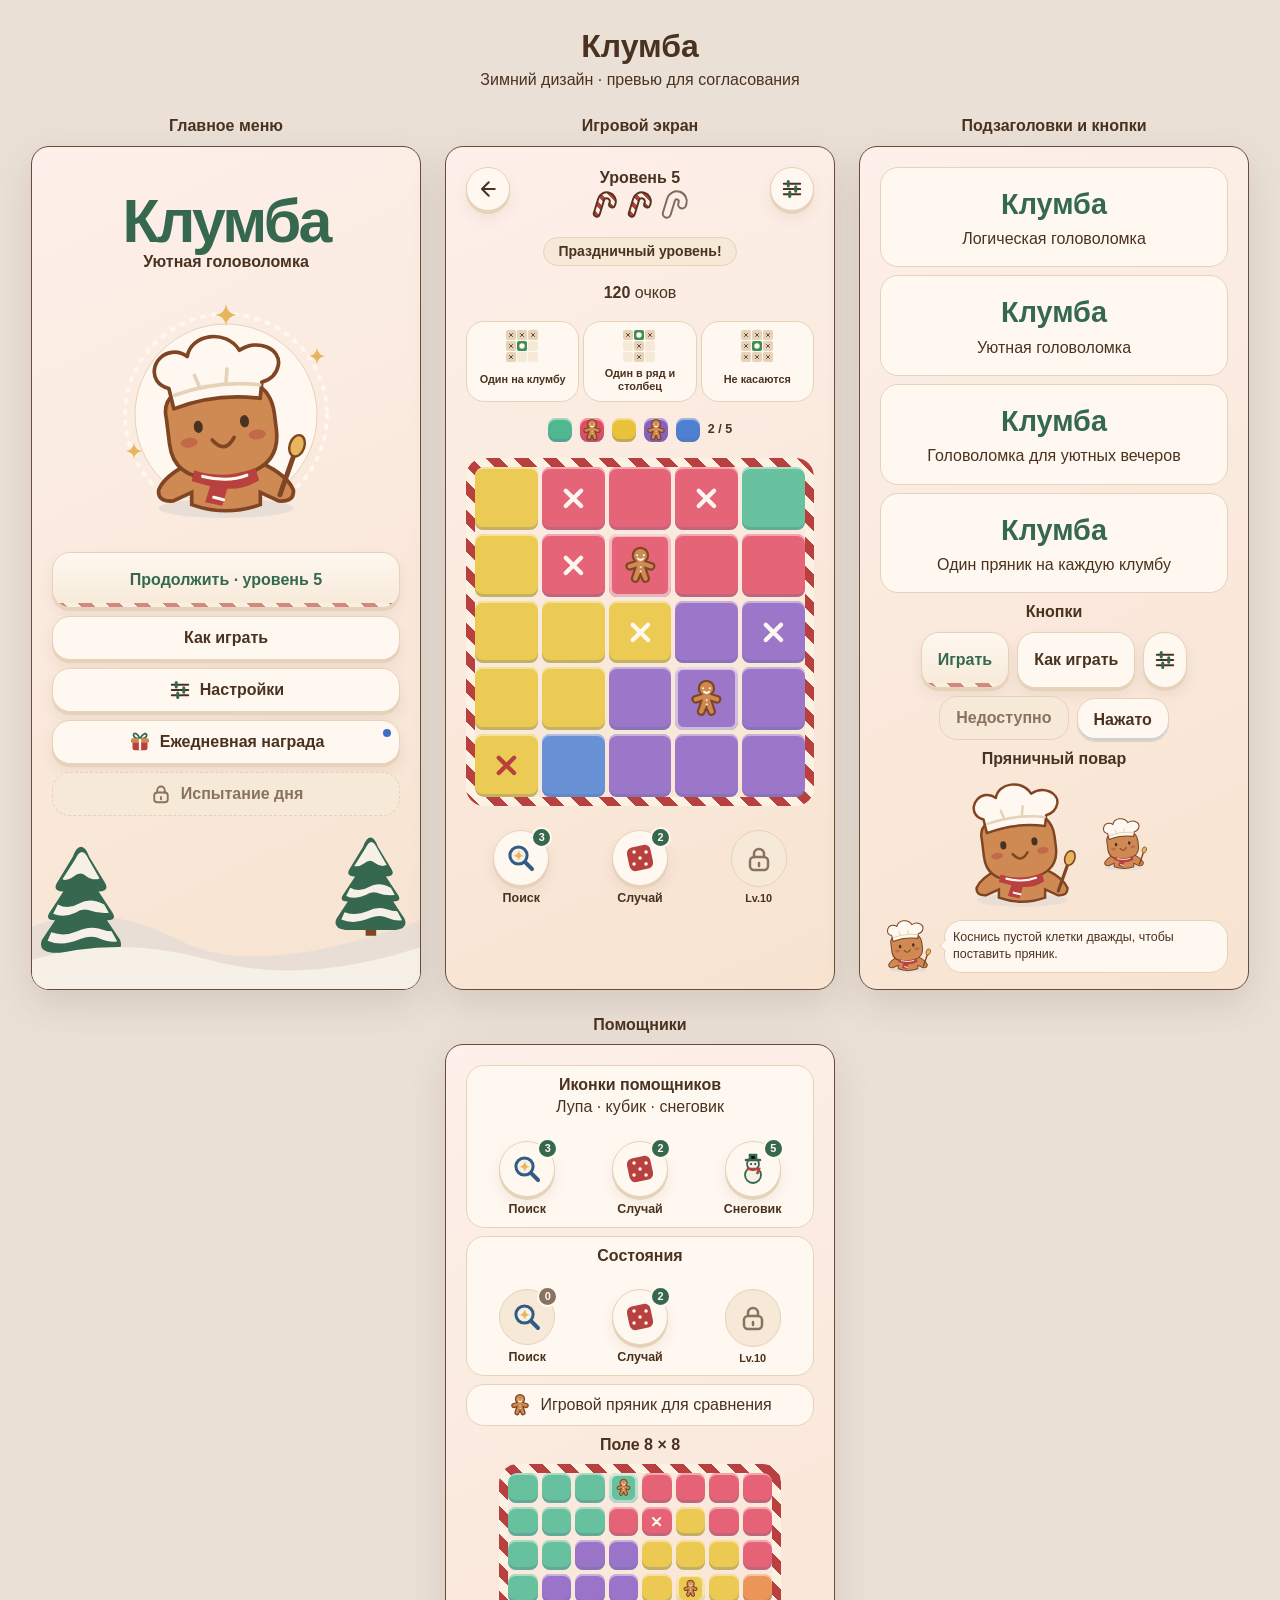
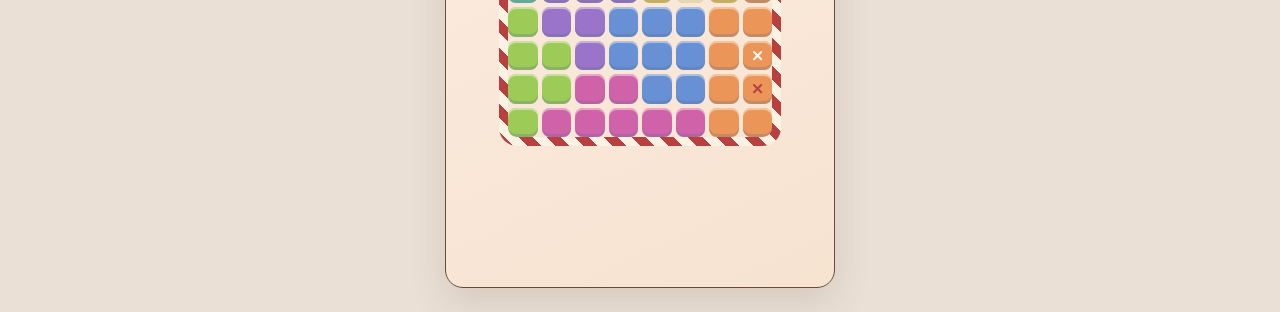
==== commit bd77a847: "Make candy cane lives clearly visible" ====
--- a/dev/design-preview.html
+++ b/dev/design-preview.html
@@ -168,7 +168,7 @@
     <section class="phone game" aria-label="Игровой экран">
       <div class="topbar">
         <button class="control round" aria-label="Назад"><svg class="ico" aria-hidden="true"><use href="#back"/></svg></button>
-        <div><div class="level">Уровень 5</div><div class="lives" aria-label="2 из 3 жизней"><svg class="ico drop-filled" viewBox="0 0 24 24" aria-hidden="true"></svg><svg class="ico drop-filled" viewBox="0 0 24 24" aria-hidden="true"></svg><svg class="ico drop-empty" viewBox="0 0 24 24" aria-hidden="true"></svg></div></div>
+        <div><div class="level">Уровень 5</div><div class="lives" aria-label="2 из 3 жизней"><svg class="ico drop-filled" viewBox="0 0 24 24" aria-hidden="true"><path/></svg><svg class="ico drop-filled" viewBox="0 0 24 24" aria-hidden="true"><path/></svg><svg class="ico drop-empty" viewBox="0 0 24 24" aria-hidden="true"><path/></svg></div></div>
         <button class="control round" aria-label="Настройки"><svg class="ico" aria-hidden="true"><use href="#settings"/></svg></button>
       </div>
       <div class="milestone-banner"><span class="milestone-banner-title">Праздничный уровень!</span></div>
--- a/css/winter-ornaments.css
+++ b/css/winter-ornaments.css
@@ -1,10 +1,15 @@
 :root {
   --winter-candy-red: #b8413f;
   --winter-candy-cream: #fbf2e4;
-  --winter-candy-spent: #9b8d7f;
-  --winter-candy-stripe: 3px;
-  --winter-candy-shape: url("data:image/svg+xml,%3Csvg xmlns='http://www.w3.org/2000/svg' viewBox='0 0 24 24'%3E%3Cpath fill='%23fbf2e4' transform='rotate(26 12 12)' d='M7 20V8a7 7 0 0 1 14 0v2a2.5 2.5 0 0 1-5 0V8a2 2 0 0 0-4 0v12a2.5 2.5 0 0 1-5 0Z'/%3E%3C/svg%3E");
-  --winter-candy-outline: url("data:image/svg+xml,%3Csvg xmlns='http://www.w3.org/2000/svg' viewBox='0 0 24 24'%3E%3Cpath fill='none' stroke='%23fbf2e4' stroke-width='1.3' transform='rotate(26 12 12)' d='M7 20V8a7 7 0 0 1 14 0v2a2.5 2.5 0 0 1-5 0V8a2 2 0 0 0-4 0v12a2.5 2.5 0 0 1-5 0Z'/%3E%3C/svg%3E");
+  --winter-candy-ink: #573421;
+  --winter-candy-spent: #806b5b;
+  --winter-candy-size: 32px;
+  --winter-candy-gap: 3px;
+  --winter-candy-stripe: 4px;
+  --winter-candy-stroke: 1.5;
+  --winter-candy-tilt: 17deg;
+  --winter-candy-path: path("M5 20V9a7.5 7.5 0 0 1 15 0v1a3 3 0 0 1-6 0V9a1.5 1.5 0 0 0-3 0v11a3 3 0 0 1-6 0Z");
+  --winter-candy-mask: url("data:image/svg+xml,%3Csvg xmlns='http://www.w3.org/2000/svg' viewBox='0 0 24 24'%3E%3Cpath fill='%23fbf2e4' transform='rotate(17 12 12)' d='M5 20V9a7.5 7.5 0 0 1 15 0v1a3 3 0 0 1-6 0V9a1.5 1.5 0 0 0-3 0v11a3 3 0 0 1-6 0Z'/%3E%3C/svg%3E");
   --winter-milestone-margin: 12px;
   --winter-milestone-padding-block: 5px;
   --winter-milestone-padding-inline: 14px;
@@ -17,24 +22,41 @@
   --winter-milestone-border: 1px;
 }
 
+html[data-theme="winter"] .lives {
+  gap: var(--winter-candy-gap);
+}
+
 html[data-theme="winter"] .lives :is(.drop-filled, .drop-empty) {
-  mask: var(--winter-candy-shape) center / contain no-repeat;
+  position: relative;
+  flex: none;
+  width: var(--winter-candy-size);
+  height: var(--winter-candy-size);
   filter: none;
 }
 
 html[data-theme="winter"] .lives :is(.drop-filled, .drop-empty) > path {
-  visibility: hidden;
+  d: var(--winter-candy-path);
+  transform-origin: center;
+  transform: rotate(var(--winter-candy-tilt));
+  fill: none;
+  stroke-width: var(--winter-candy-stroke);
+  stroke-linejoin: round;
 }
 
 html[data-theme="winter"] .lives .drop-filled {
+  mask: var(--winter-candy-mask) center / contain no-repeat;
   background: repeating-linear-gradient(45deg,
     var(--winter-candy-red) 0 var(--winter-candy-stripe),
     var(--winter-candy-cream) var(--winter-candy-stripe) calc(2 * var(--winter-candy-stripe)));
 }
 
-html[data-theme="winter"] .lives .drop-empty {
-  background: var(--winter-candy-spent);
-  mask-image: var(--winter-candy-outline);
+html[data-theme="winter"] .lives .drop-filled > path {
+  stroke: var(--winter-candy-ink);
+  stroke-width: calc(2 * var(--winter-candy-stroke));
+}
+
+html[data-theme="winter"] .lives .drop-empty > path {
+  stroke: var(--winter-candy-spent);
 }
 
 /* The renderer waits for animationend before marking the icon spent. */
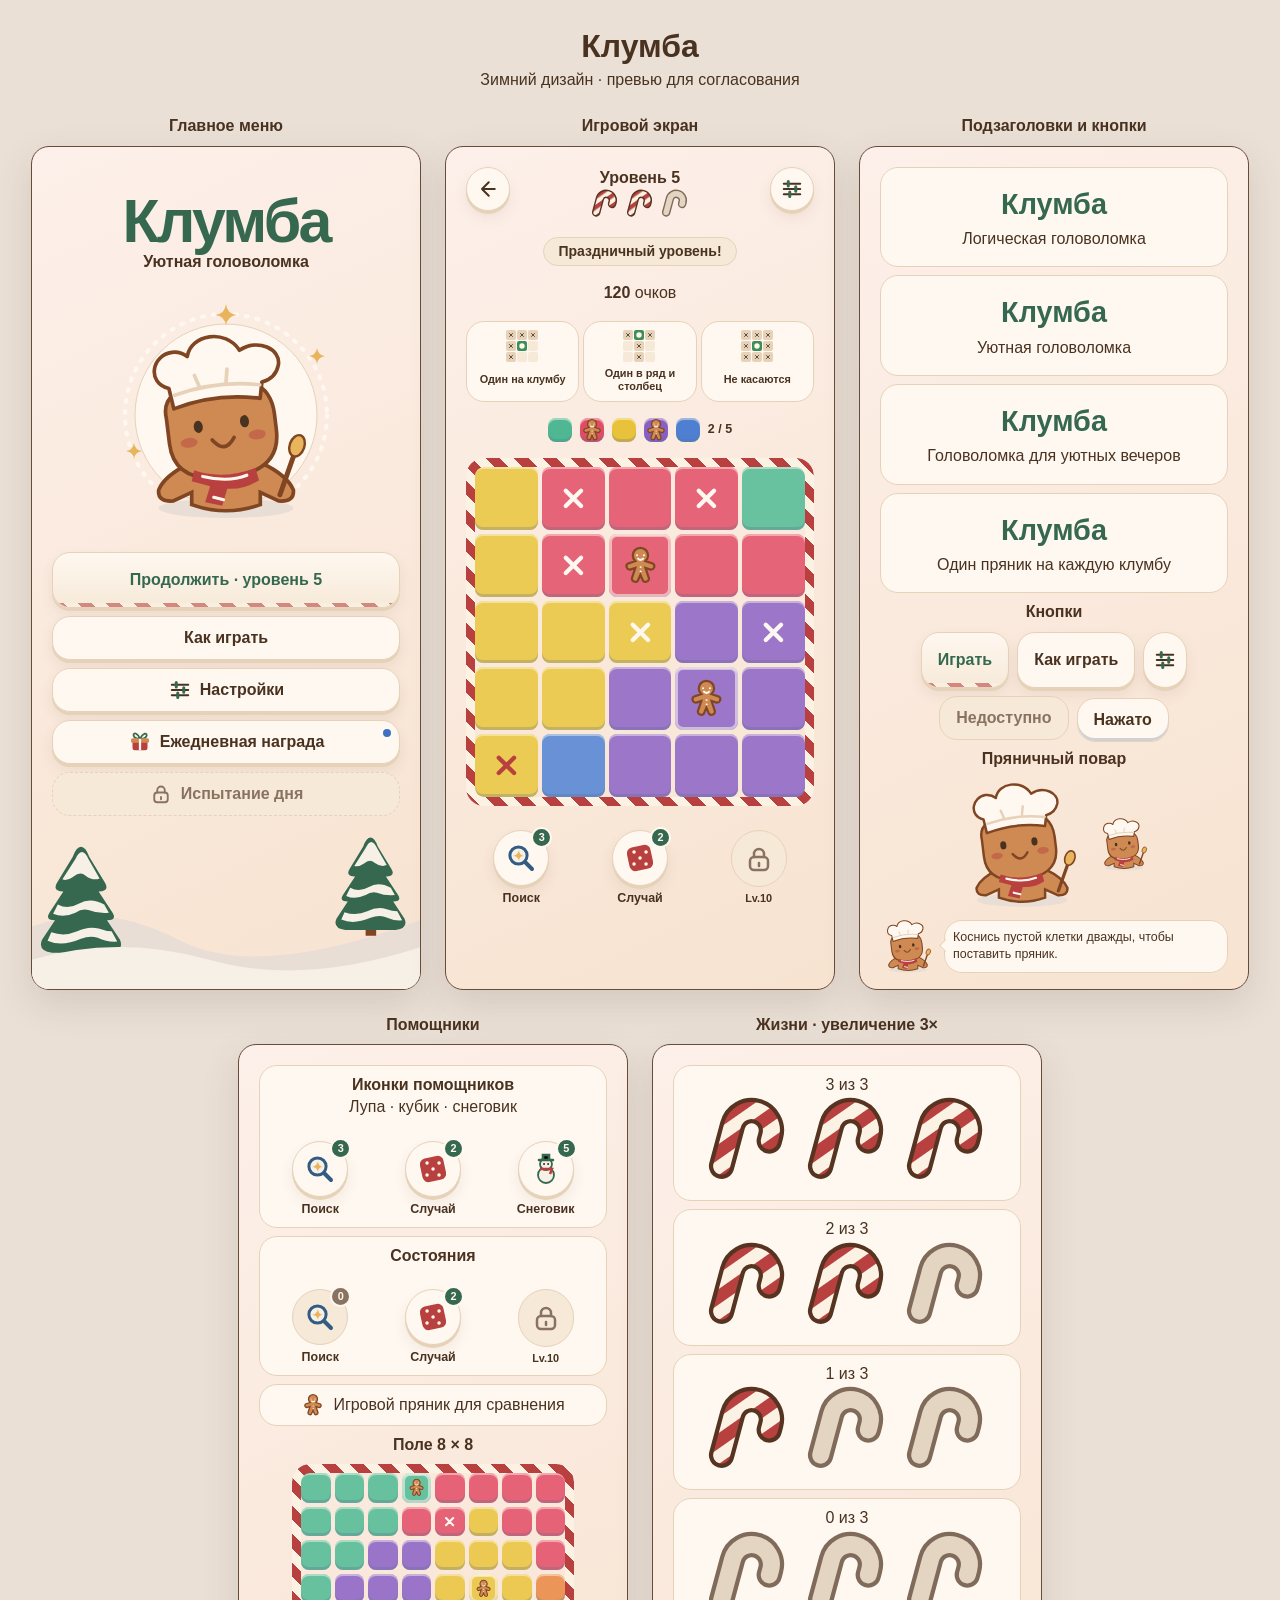
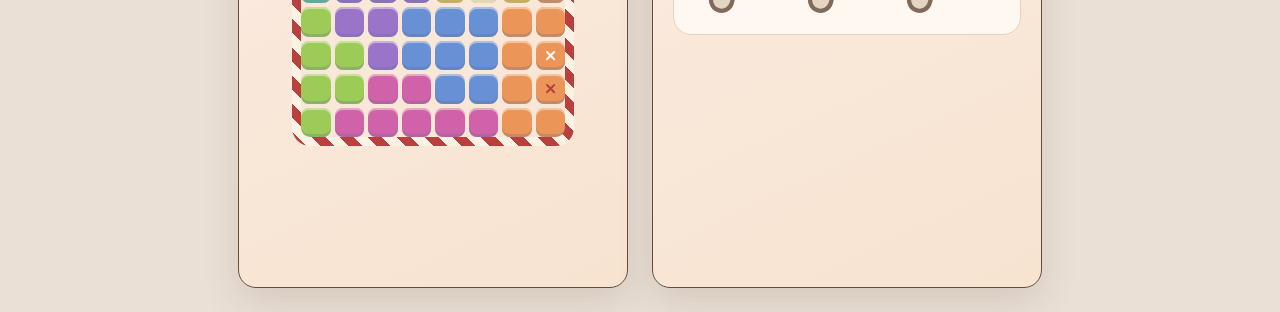
==== commit d17dbeb3: "Make candy cane lives clearly visible" ====
--- a/dev/design-preview.html
+++ b/dev/design-preview.html
@@ -102,6 +102,9 @@
 .game .tutorial {margin-block-start:auto}
 .symbols {position:absolute;width:0;height:0;overflow:hidden}
 @media (prefers-reduced-motion:reduce) {.control:active:not(:disabled){transform:none}}
+.lives-zoom {
+  --winter-candy-size: calc(32px * var(--winter-candy-preview-scale));
+}
 </style>
 <svg class="symbols" xmlns="http://www.w3.org/2000/svg" aria-hidden="true">
   <symbol id="cross" viewBox="0 0 32 32"><path d="m10 10 12 12m0-12L10 22" fill="none" stroke="currentColor" stroke-width="3.4" stroke-linecap="round"/></symbol>
@@ -168,7 +171,7 @@
     <section class="phone game" aria-label="Игровой экран">
       <div class="topbar">
         <button class="control round" aria-label="Назад"><svg class="ico" aria-hidden="true"><use href="#back"/></svg></button>
-        <div><div class="level">Уровень 5</div><div class="lives" aria-label="2 из 3 жизней"><svg class="ico drop-filled" viewBox="0 0 24 24" aria-hidden="true"><path/></svg><svg class="ico drop-filled" viewBox="0 0 24 24" aria-hidden="true"><path/></svg><svg class="ico drop-empty" viewBox="0 0 24 24" aria-hidden="true"><path/></svg></div></div>
+        <div><div class="level">Уровень 5</div><div class="lives" aria-label="2 из 3 жизней"><svg class="ico drop-filled" viewBox="0 0 24 24" aria-hidden="true"></svg><svg class="ico drop-filled" viewBox="0 0 24 24" aria-hidden="true"></svg><svg class="ico drop-empty" viewBox="0 0 24 24" aria-hidden="true"></svg></div></div>
         <button class="control round" aria-label="Настройки"><svg class="ico" aria-hidden="true"><use href="#settings"/></svg></button>
       </div>
       <div class="milestone-banner"><span class="milestone-banner-title">Праздничный уровень!</span></div>
@@ -238,6 +241,14 @@
       </div>
     </section>
   </figure>
+  <figure><figcaption>Жизни · увеличение 3×</figcaption>
+    <section class="phone samples lives-zoom" aria-label="Состояния жизней">
+      <div class="card"><p>3 из 3</p><div class="lives"><svg class="ico drop-filled" viewBox="0 0 24 24" aria-hidden="true"></svg><svg class="ico drop-filled" viewBox="0 0 24 24" aria-hidden="true"></svg><svg class="ico drop-filled" viewBox="0 0 24 24" aria-hidden="true"></svg></div></div>
+      <div class="card"><p>2 из 3</p><div class="lives"><svg class="ico drop-filled" viewBox="0 0 24 24" aria-hidden="true"></svg><svg class="ico drop-filled" viewBox="0 0 24 24" aria-hidden="true"></svg><svg class="ico drop-empty" viewBox="0 0 24 24" aria-hidden="true"></svg></div></div>
+      <div class="card"><p>1 из 3</p><div class="lives"><svg class="ico drop-filled" viewBox="0 0 24 24" aria-hidden="true"></svg><svg class="ico drop-empty" viewBox="0 0 24 24" aria-hidden="true"></svg><svg class="ico drop-empty" viewBox="0 0 24 24" aria-hidden="true"></svg></div></div>
+      <div class="card"><p>0 из 3</p><div class="lives"><svg class="ico drop-empty" viewBox="0 0 24 24" aria-hidden="true"></svg><svg class="ico drop-empty" viewBox="0 0 24 24" aria-hidden="true"></svg><svg class="ico drop-empty" viewBox="0 0 24 24" aria-hidden="true"></svg></div></div>
+    </section>
+  </figure>
 </main>
 </html>
 
--- a/css/winter-ornaments.css
+++ b/css/winter-ornaments.css
@@ -1,15 +1,11 @@
 :root {
   --winter-candy-red: #b8413f;
   --winter-candy-cream: #fbf2e4;
-  --winter-candy-ink: #573421;
-  --winter-candy-spent: #806b5b;
   --winter-candy-size: 32px;
   --winter-candy-gap: 3px;
-  --winter-candy-stripe: 4px;
-  --winter-candy-stroke: 1.5;
-  --winter-candy-tilt: 17deg;
-  --winter-candy-path: path("M5 20V9a7.5 7.5 0 0 1 15 0v1a3 3 0 0 1-6 0V9a1.5 1.5 0 0 0-3 0v11a3 3 0 0 1-6 0Z");
-  --winter-candy-mask: url("data:image/svg+xml,%3Csvg xmlns='http://www.w3.org/2000/svg' viewBox='0 0 24 24'%3E%3Cpath fill='%23fbf2e4' transform='rotate(17 12 12)' d='M5 20V9a7.5 7.5 0 0 1 15 0v1a3 3 0 0 1-6 0V9a1.5 1.5 0 0 0-3 0v11a3 3 0 0 1-6 0Z'/%3E%3C/svg%3E");
+  --winter-candy-full-art: url("winter-cane-full.svg");
+  --winter-candy-spent-art: url("winter-cane-spent.svg");
+  --winter-candy-preview-scale: 3;
   --winter-milestone-margin: 12px;
   --winter-milestone-padding-block: 5px;
   --winter-milestone-padding-inline: 14px;
@@ -27,36 +23,23 @@
 }
 
 html[data-theme="winter"] .lives :is(.drop-filled, .drop-empty) {
-  position: relative;
   flex: none;
   width: var(--winter-candy-size);
   height: var(--winter-candy-size);
+  background: center / contain no-repeat;
   filter: none;
 }
 
 html[data-theme="winter"] .lives :is(.drop-filled, .drop-empty) > path {
-  d: var(--winter-candy-path);
-  transform-origin: center;
-  transform: rotate(var(--winter-candy-tilt));
-  fill: none;
-  stroke-width: var(--winter-candy-stroke);
-  stroke-linejoin: round;
+  display: none;
 }
 
 html[data-theme="winter"] .lives .drop-filled {
-  mask: var(--winter-candy-mask) center / contain no-repeat;
-  background: repeating-linear-gradient(45deg,
-    var(--winter-candy-red) 0 var(--winter-candy-stripe),
-    var(--winter-candy-cream) var(--winter-candy-stripe) calc(2 * var(--winter-candy-stripe)));
+  background-image: var(--winter-candy-full-art);
 }
 
-html[data-theme="winter"] .lives .drop-filled > path {
-  stroke: var(--winter-candy-ink);
-  stroke-width: calc(2 * var(--winter-candy-stroke));
-}
-
-html[data-theme="winter"] .lives .drop-empty > path {
-  stroke: var(--winter-candy-spent);
+html[data-theme="winter"] .lives .drop-empty {
+  background-image: var(--winter-candy-spent-art);
 }
 
 /* The renderer waits for animationend before marking the icon spent. */
